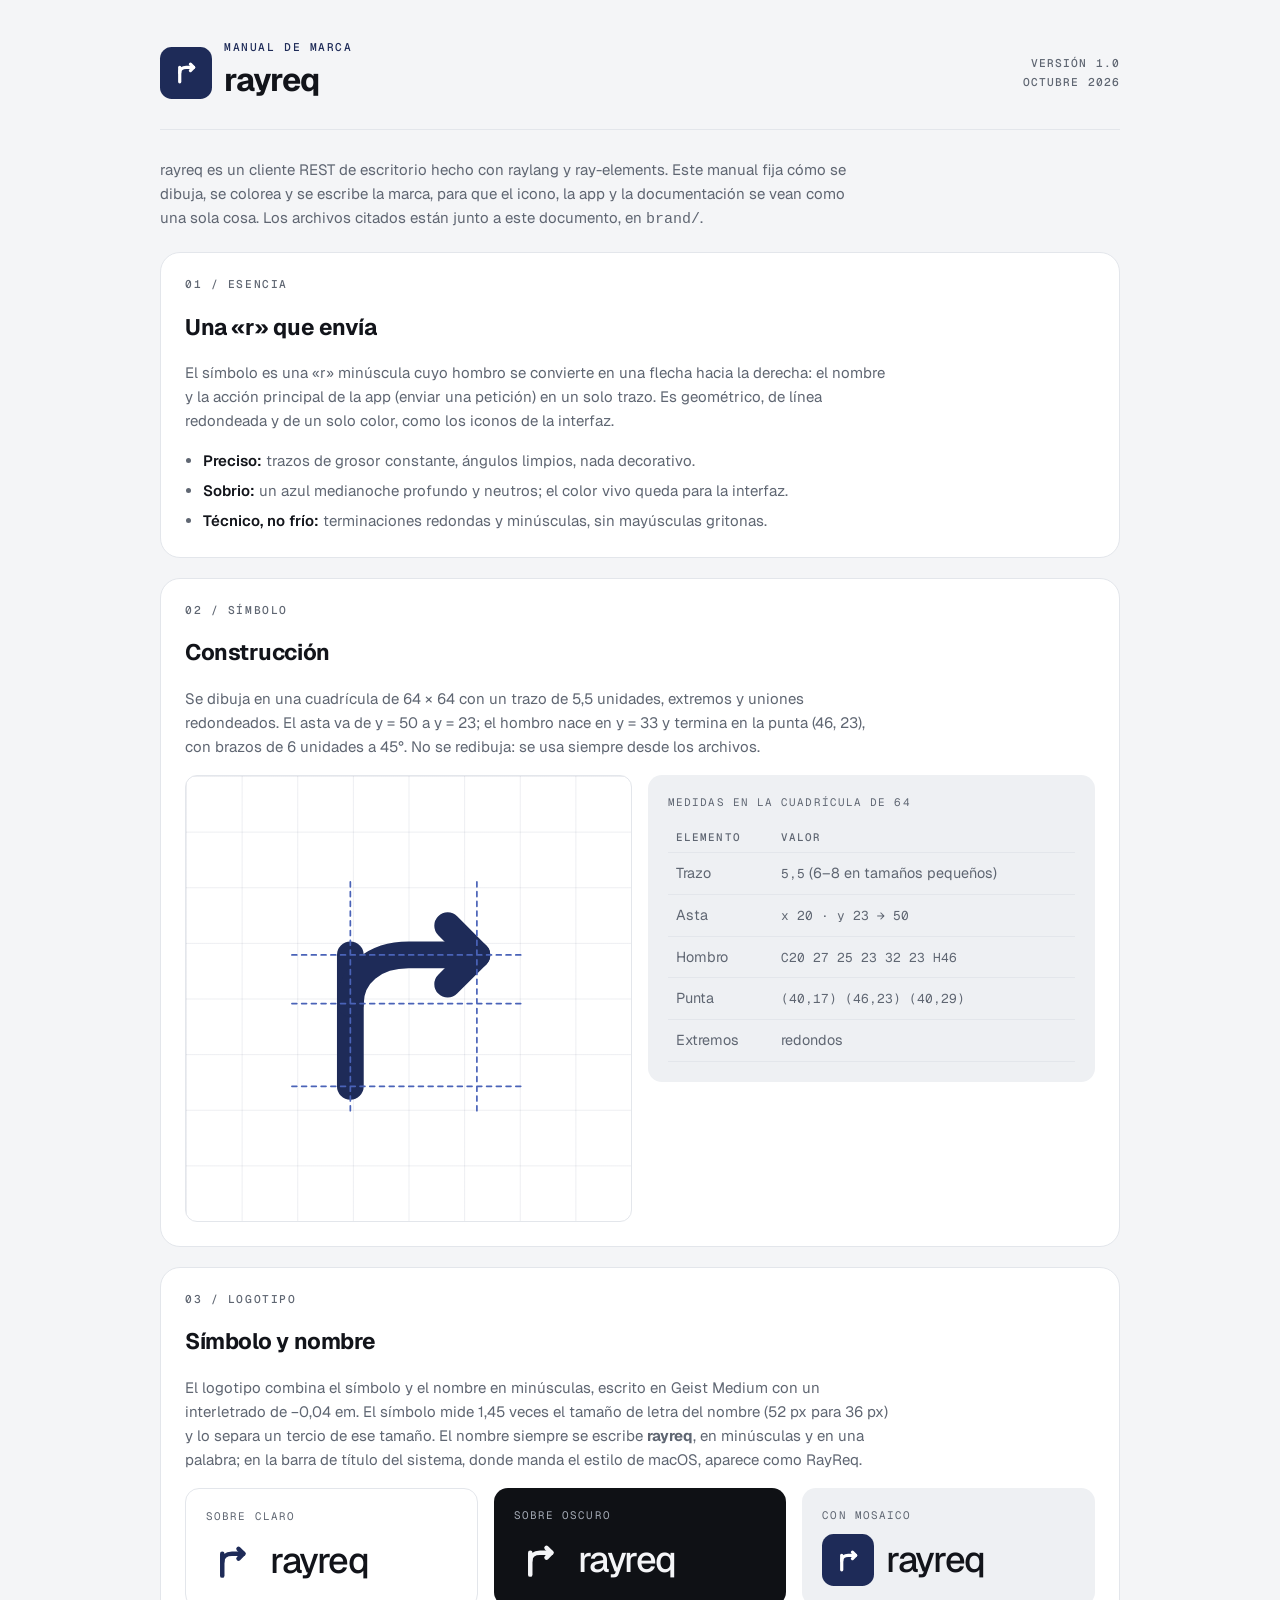
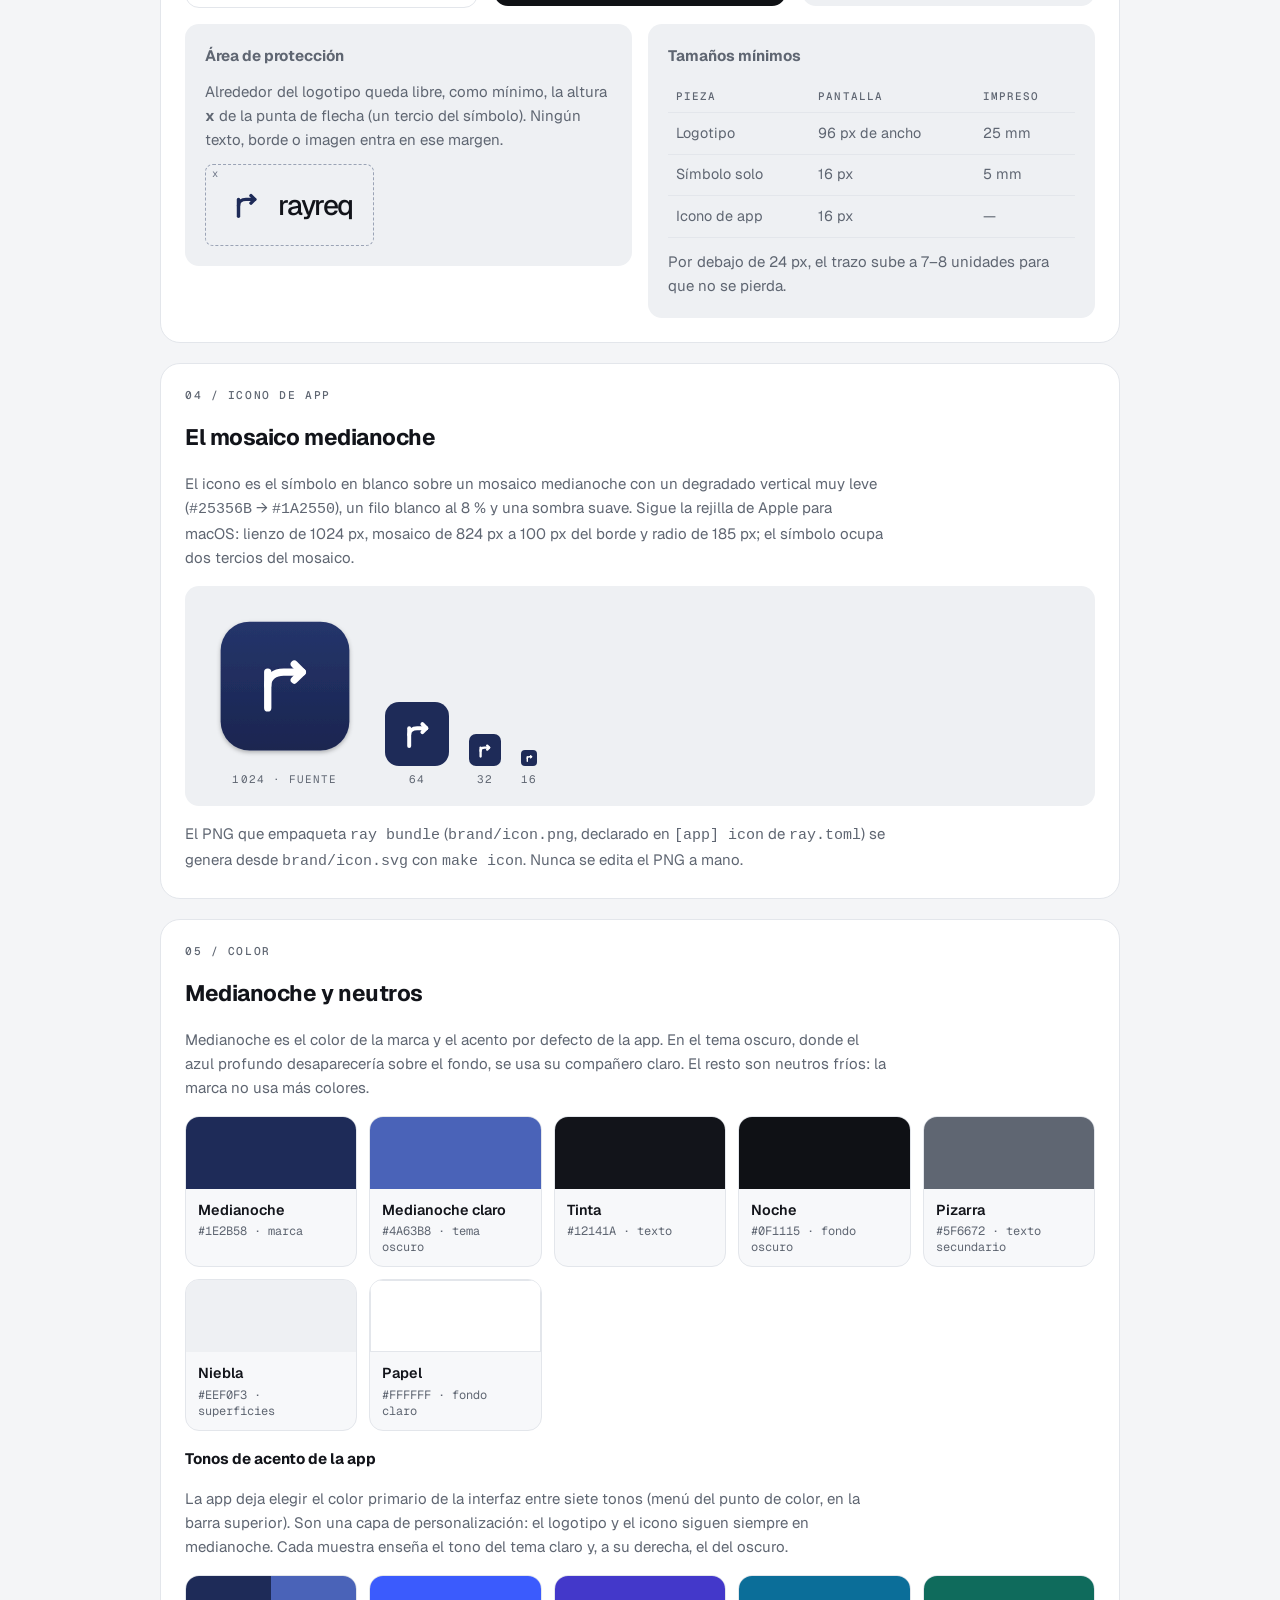
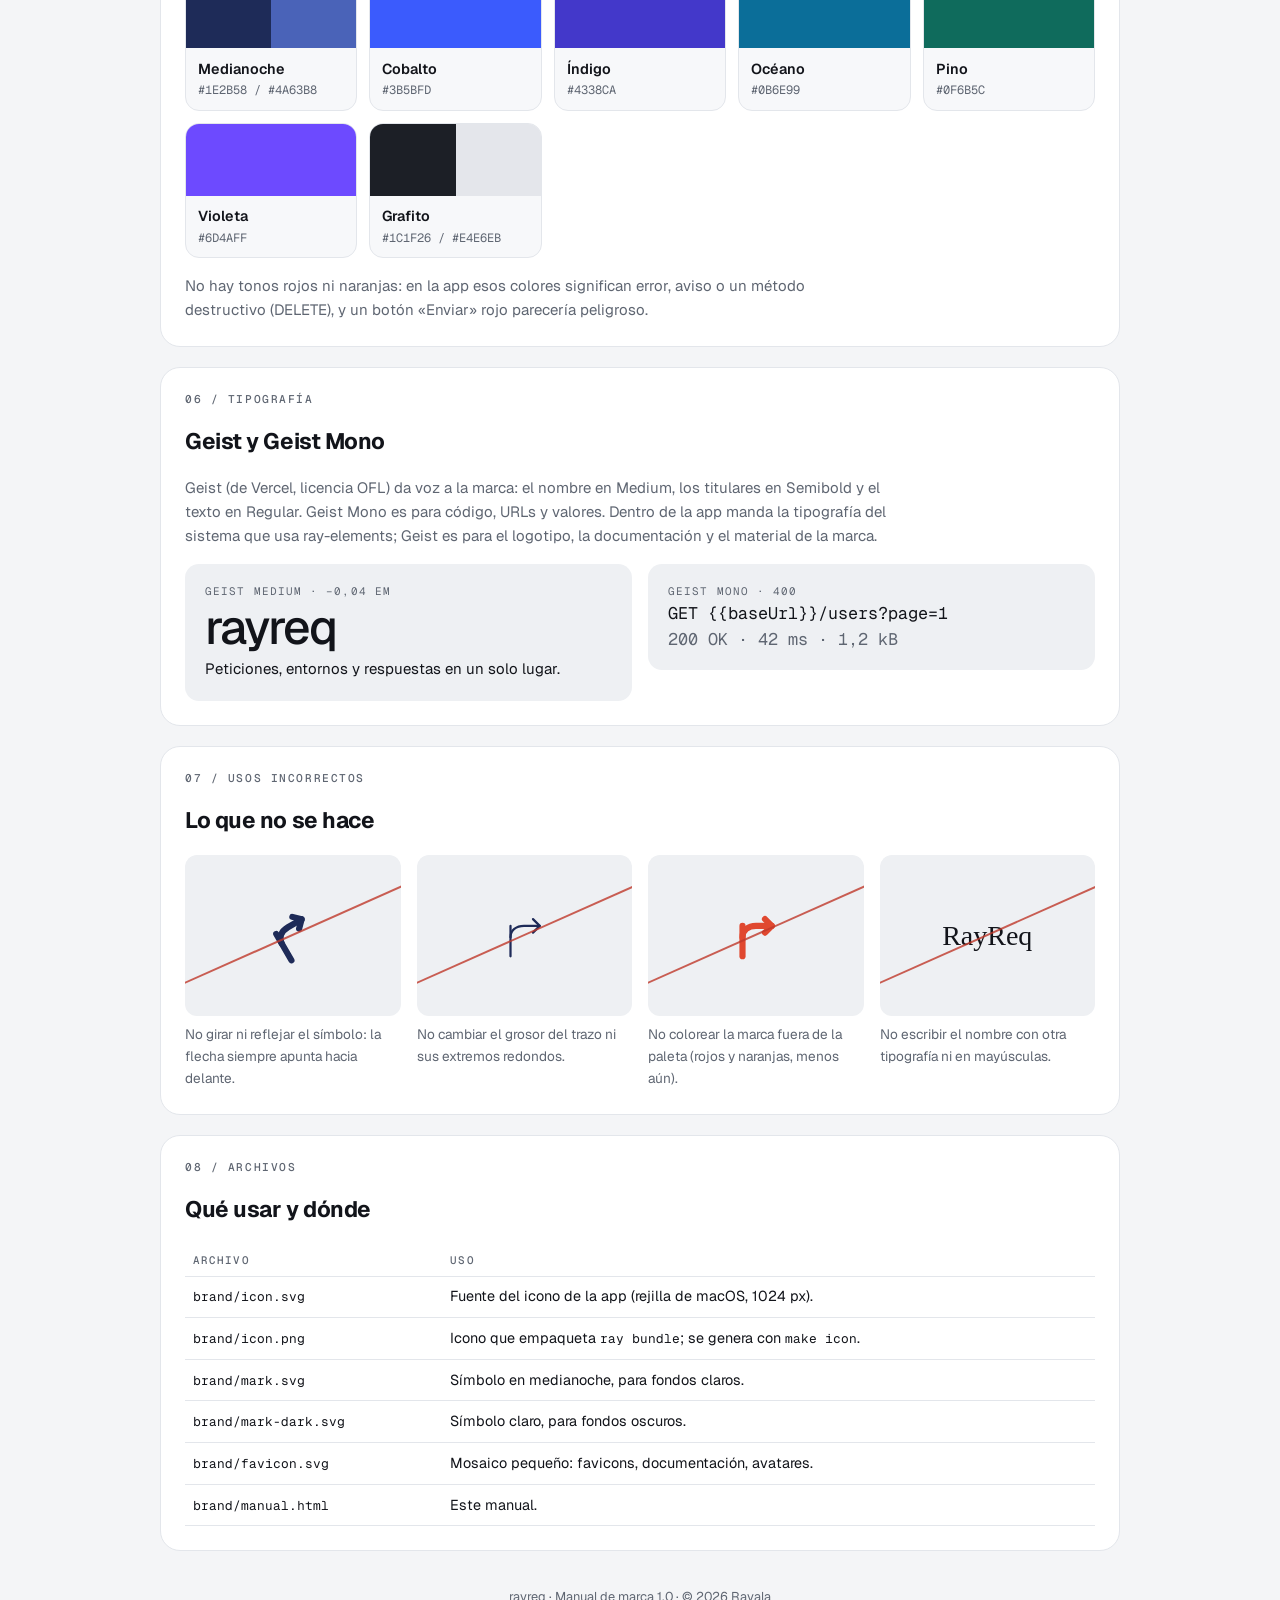
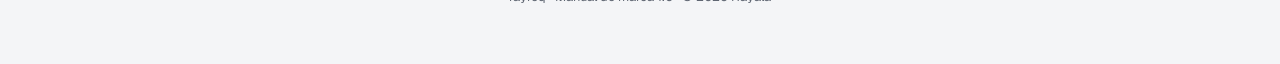
==== brand/manual.html @ 2d7050bd "Add the brand manual and the app icon brand/ holds the monogram (a lowercase r whose shoulder become" ====
<!doctype html>
<html lang="es">
<head>
<meta charset="utf-8">
<meta name="viewport" content="width=device-width, initial-scale=1">
<title>Manual de marca rayreq</title>
<link rel="icon" href="favicon.svg" type="image/svg+xml">
<link rel="preconnect" href="https://fonts.googleapis.com">
<link href="https://fonts.googleapis.com/css2?family=Geist:wght@400;500;600&family=Geist+Mono:wght@400;500&display=swap" rel="stylesheet">
<style>
/* Una hoja de especímenes en una columna: secciones numeradas «NN / TEMA», claro y oscuro. */
:root {
  --midnight: #1E2B58; --midnight-dark: #4A63B8; --ink: #12141A; --night: #0F1115; --paper: #FFFFFF; --mist: #EEF0F3; --slate: #5F6672;
  --bg: #F4F5F7; --surface: #FFFFFF; --panel: #F7F8FA; --fg: #12141A; --muted: #5F6672; --line: #E3E6EB; --accent: #1E2B58;
  --sans: Geist, ui-sans-serif, system-ui, sans-serif; --mono: "Geist Mono", ui-monospace, Menlo, monospace;
  color-scheme: light;
}
@media (prefers-color-scheme: dark) { :root:not([data-theme="light"]) { --bg: #0B0D11; --surface: #13161C; --panel: #181B22; --fg: #F4F5F7; --muted: #A3A9B4; --line: #252A33; --accent: #8EA2E6; color-scheme: dark; } }
:root[data-theme="dark"] { --bg: #0B0D11; --surface: #13161C; --panel: #181B22; --fg: #F4F5F7; --muted: #A3A9B4; --line: #252A33; --accent: #8EA2E6; color-scheme: dark; }
* { box-sizing: border-box; }
body { margin: 0; background: var(--bg); color: var(--fg); font: 15px/1.6 var(--sans); padding-inline: 16px; }
.wrap { max-width: 60rem; margin: 0 auto; padding-block: 2.5rem 4rem; display: grid; gap: 1.25rem; }
.masthead { display: flex; flex-wrap: wrap; align-items: center; gap: 1rem 1.5rem; padding-bottom: 1.5rem; border-bottom: 1px solid var(--line); }
.masthead .meta { margin-left: auto; font: 500 .7rem/1.7 var(--mono); letter-spacing: .1em; text-transform: uppercase; color: var(--muted); text-align: right; }
.lock { display: flex; align-items: center; gap: .75rem; }
.wm { font: 500 2.25rem/1 var(--sans); letter-spacing: -0.04em; white-space: nowrap; }
.tile { display: grid; place-items: center; background: var(--midnight); border-radius: 22.5%; flex: none; }
.tile svg { width: 66%; height: 66%; }
.intro p { margin: .5rem 0 0; max-width: 44rem; color: var(--muted); }
section.sheet { background: var(--surface); border: 1px solid var(--line); border-radius: 1.25rem; padding: 1.5rem; display: grid; gap: 1rem; }
.eyebrow { margin: 0; font: 500 .7rem var(--mono); letter-spacing: .14em; text-transform: uppercase; color: var(--accent); }
h1 { margin: 0; font-size: 2rem; letter-spacing: -0.03em; }
h2 { margin: .15rem 0 0; font-size: 1.4rem; letter-spacing: -0.02em; text-wrap: balance; }
h3 { margin: 0; font-size: .95rem; }
section.sheet > p, .note { margin: 0; max-width: 44rem; color: var(--muted); }
.cols { display: grid; grid-template-columns: repeat(auto-fit, minmax(15rem, 1fr)); gap: 1rem; align-items: start; }
.cols > * { min-width: 0; }
.panel { border-radius: .875rem; padding: 1.25rem; display: grid; gap: .75rem; }
.panel.light { background: var(--paper); color: var(--slate); border: 1px solid #E3E6EB; }
.panel.mist { background: var(--mist); color: var(--slate); }
.panel.dark { background: var(--night); color: #A3A9B4; }
.panel.light .wm, .panel.mist .wm { color: var(--ink); }
.panel.dark .wm { color: #F4F5F7; }
.label { font: .68rem var(--mono); letter-spacing: .1em; text-transform: uppercase; }
.row { display: flex; flex-wrap: wrap; align-items: flex-end; gap: 1.25rem; }
.stack { display: grid; gap: .35rem; justify-items: center; }
figure { margin: 0; }
ul.rules { margin: 0; padding-left: 1.1rem; color: var(--muted); display: grid; gap: .35rem; max-width: 44rem; }
ul.rules b { color: var(--fg); font-weight: 600; }
.swatches { display: grid; grid-template-columns: repeat(auto-fill, minmax(10.5rem, 1fr)); gap: .75rem; }
.swatch { border: 1px solid var(--line); border-radius: .875rem; overflow: hidden; background: var(--panel); }
.swatch .chip { height: 4.5rem; display: flex; }
.swatch .chip span { flex: 1; }
.swatch .info { padding: .6rem .75rem .7rem; display: grid; gap: .1rem; }
.swatch .info b { font-size: .9rem; font-weight: 600; }
.swatch .info code { font: .75rem var(--mono); color: var(--muted); }
.grid-demo { background-image: linear-gradient(to right, rgb(30 43 88 / .08) 1px, transparent 1px), linear-gradient(to bottom, rgb(30 43 88 / .08) 1px, transparent 1px); background-size: 12.5% 12.5%; border: 1px solid #E3E6EB; border-radius: .75rem; background-color: #fff; }
.clear { position: relative; display: inline-flex; padding: 1.25rem; border: 1px dashed #9AA3B5; border-radius: .5rem; }
.clear::after { content: "x"; position: absolute; top: .1rem; left: .4rem; font: .65rem var(--mono); color: #6B7385; }
.type { display: grid; gap: .25rem; }
.type .big { font: 500 3rem/1.05 var(--sans); letter-spacing: -0.04em; }
.type .mono { font: 400 1.05rem var(--mono); }
.dont { display: grid; gap: .5rem; }
.dont .box { aspect-ratio: 4 / 3; display: grid; place-items: center; border-radius: .75rem; background: var(--mist); position: relative; overflow: hidden; }
.dont .box::after { content: ""; position: absolute; inset: auto -10% 50% -10%; height: 2px; background: #C0392B; transform: rotate(-24deg); opacity: .8; }
.dont p { margin: 0; font-size: .85rem; color: var(--muted); }
table { width: 100%; border-collapse: collapse; font-size: .9rem; }
th, td { text-align: left; padding: .55rem .5rem; border-bottom: 1px solid var(--line); vertical-align: top; }
th { font: 500 .68rem var(--mono); letter-spacing: .1em; text-transform: uppercase; color: var(--muted); }
td code { font: .8rem var(--mono); }
.scroll { overflow-x: auto; }
footer { color: var(--muted); font-size: .8rem; text-align: center; padding-top: 1rem; }
</style>
</head>
<body>
<div class="wrap">

<header class="masthead">
  <div class="lock">
    <span class="tile" style="width: 3.25rem; height: 3.25rem"><svg viewBox="0 0 64 64" fill="none" stroke="#fff" stroke-width="6" stroke-linecap="round" stroke-linejoin="round" aria-hidden="true"><path d="M20 50V23"/><path d="M20 33C20 27 25 23 32 23H46"/><path d="M40 17L46 23L40 29"/></svg></span>
    <div>
      <p class="eyebrow">Manual de marca</p>
      <h1>rayreq</h1>
    </div>
  </div>
  <div class="meta">Versión 1.0<br>Octubre 2026</div>
</header>

<div class="intro">
  <p>rayreq es un cliente REST de escritorio hecho con raylang y ray-elements. Este manual fija cómo se dibuja, se colorea y se escribe la marca, para que el icono, la app y la documentación se vean como una sola cosa. Los archivos citados están junto a este documento, en <code>brand/</code>.</p>
</div>

<section class="sheet" id="esencia">
  <p class="eyebrow">01 / Esencia</p>
  <h2>Una «r» que envía</h2>
  <p>El símbolo es una «r» minúscula cuyo hombro se convierte en una flecha hacia la derecha: el nombre y la acción principal de la app (enviar una petición) en un solo trazo. Es geométrico, de línea redondeada y de un solo color, como los iconos de la interfaz.</p>
  <ul class="rules">
    <li><b>Preciso:</b> trazos de grosor constante, ángulos limpios, nada decorativo.</li>
    <li><b>Sobrio:</b> un azul medianoche profundo y neutros; el color vivo queda para la interfaz.</li>
    <li><b>Técnico, no frío:</b> terminaciones redondas y minúsculas, sin mayúsculas gritonas.</li>
  </ul>
</section>

<section class="sheet" id="simbolo">
  <p class="eyebrow">02 / Símbolo</p>
  <h2>Construcción</h2>
  <p>Se dibuja en una cuadrícula de 64 × 64 con un trazo de 5,5 unidades, extremos y uniones redondeados. El asta va de y = 50 a y = 23; el hombro nace en y = 33 y termina en la punta (46, 23), con brazos de 6 unidades a 45°. No se redibuja: se usa siempre desde los archivos.</p>
  <div class="cols">
    <figure class="grid-demo" style="aspect-ratio: 1; display: grid; place-items: center">
      <svg viewBox="0 0 64 64" width="70%" height="70%" fill="none" stroke="#1E2B58" stroke-width="5.5" stroke-linecap="round" stroke-linejoin="round" role="img" aria-label="Símbolo de rayreq sobre su cuadrícula"><path d="M20 50V23"/><path d="M20 33C20 27 25 23 32 23H46"/><path d="M40 17L46 23L40 29"/><g stroke="#4A63B8" stroke-width=".35" stroke-dasharray="1 1"><path d="M8 23H56M8 33H56M8 50H56M20 8V56M46 8V56"/></g></svg>
    </figure>
    <div class="panel mist">
      <span class="label">Medidas en la cuadrícula de 64</span>
      <table>
        <tr><th>Elemento</th><th>Valor</th></tr>
        <tr><td>Trazo</td><td><code>5,5</code> (6–8 en tamaños pequeños)</td></tr>
        <tr><td>Asta</td><td><code>x 20 · y 23 → 50</code></td></tr>
        <tr><td>Hombro</td><td><code>C20 27 25 23 32 23 H46</code></td></tr>
        <tr><td>Punta</td><td><code>(40,17) (46,23) (40,29)</code></td></tr>
        <tr><td>Extremos</td><td>redondos</td></tr>
      </table>
    </div>
  </div>
</section>

<section class="sheet" id="logotipo">
  <p class="eyebrow">03 / Logotipo</p>
  <h2>Símbolo y nombre</h2>
  <p>El logotipo combina el símbolo y el nombre en minúsculas, escrito en Geist Medium con un interletrado de −0,04 em. El símbolo mide 1,45 veces el tamaño de letra del nombre (52 px para 36 px) y lo separa un tercio de ese tamaño. El nombre siempre se escribe <b>rayreq</b>, en minúsculas y en una palabra; en la barra de título del sistema, donde manda el estilo de macOS, aparece como RayReq.</p>
  <div class="cols">
    <div class="panel light">
      <span class="label">Sobre claro</span>
      <div class="lock"><svg viewBox="0 0 64 64" width="52" height="52" fill="none" stroke="#1E2B58" stroke-width="5.5" stroke-linecap="round" stroke-linejoin="round" aria-hidden="true"><path d="M20 50V23"/><path d="M20 33C20 27 25 23 32 23H46"/><path d="M40 17L46 23L40 29"/></svg><span class="wm">rayreq</span></div>
    </div>
    <div class="panel dark">
      <span class="label">Sobre oscuro</span>
      <div class="lock"><svg viewBox="0 0 64 64" width="52" height="52" fill="none" stroke="#F4F5F7" stroke-width="5.5" stroke-linecap="round" stroke-linejoin="round" aria-hidden="true"><path d="M20 50V23"/><path d="M20 33C20 27 25 23 32 23H46"/><path d="M40 17L46 23L40 29"/></svg><span class="wm">rayreq</span></div>
    </div>
    <div class="panel mist">
      <span class="label">Con mosaico</span>
      <div class="lock"><span class="tile" style="width: 52px; height: 52px"><svg viewBox="0 0 64 64" fill="none" stroke="#fff" stroke-width="6" stroke-linecap="round" stroke-linejoin="round" aria-hidden="true"><path d="M20 50V23"/><path d="M20 33C20 27 25 23 32 23H46"/><path d="M40 17L46 23L40 29"/></svg></span><span class="wm">rayreq</span></div>
    </div>
  </div>
  <div class="cols">
    <div class="panel mist">
      <h3>Área de protección</h3>
      <p class="note">Alrededor del logotipo queda libre, como mínimo, la altura <b>x</b> de la punta de flecha (un tercio del símbolo). Ningún texto, borde o imagen entra en ese margen.</p>
      <div><span class="clear"><span class="lock"><svg viewBox="0 0 64 64" width="40" height="40" fill="none" stroke="#1E2B58" stroke-width="5.5" stroke-linecap="round" stroke-linejoin="round" aria-hidden="true"><path d="M20 50V23"/><path d="M20 33C20 27 25 23 32 23H46"/><path d="M40 17L46 23L40 29"/></svg><span class="wm" style="font-size: 1.75rem; color: #12141A">rayreq</span></span></span></div>
    </div>
    <div class="panel mist">
      <h3>Tamaños mínimos</h3>
      <table>
        <tr><th>Pieza</th><th>Pantalla</th><th>Impreso</th></tr>
        <tr><td>Logotipo</td><td>96 px de ancho</td><td>25 mm</td></tr>
        <tr><td>Símbolo solo</td><td>16 px</td><td>5 mm</td></tr>
        <tr><td>Icono de app</td><td>16 px</td><td>—</td></tr>
      </table>
      <p class="note">Por debajo de 24 px, el trazo sube a 7–8 unidades para que no se pierda.</p>
    </div>
  </div>
</section>

<section class="sheet" id="icono">
  <p class="eyebrow">04 / Icono de app</p>
  <h2>El mosaico medianoche</h2>
  <p>El icono es el símbolo en blanco sobre un mosaico medianoche con un degradado vertical muy leve (<code>#25356B</code> → <code>#1A2550</code>), un filo blanco al 8 % y una sombra suave. Sigue la rejilla de Apple para macOS: lienzo de 1024 px, mosaico de 824 px a 100 px del borde y radio de 185 px; el símbolo ocupa dos tercios del mosaico.</p>
  <div class="panel mist">
    <div class="row">
      <figure class="stack"><img src="icon.svg" width="160" height="160" alt="Icono de rayreq"><span class="label">1024 · fuente</span></figure>
      <figure class="stack"><span class="tile" style="width: 64px; height: 64px; border-radius: 14px"><svg viewBox="0 0 64 64" fill="none" stroke="#fff" stroke-width="6" stroke-linecap="round" stroke-linejoin="round" aria-hidden="true"><path d="M20 50V23"/><path d="M20 33C20 27 25 23 32 23H46"/><path d="M40 17L46 23L40 29"/></svg></span><span class="label">64</span></figure>
      <figure class="stack"><span class="tile" style="width: 32px; height: 32px; border-radius: 7px"><svg viewBox="0 0 64 64" fill="none" stroke="#fff" stroke-width="7" stroke-linecap="round" stroke-linejoin="round" aria-hidden="true"><path d="M20 50V23"/><path d="M20 33C20 27 25 23 32 23H46"/><path d="M40 17L46 23L40 29"/></svg></span><span class="label">32</span></figure>
      <figure class="stack"><span class="tile" style="width: 16px; height: 16px; border-radius: 4px"><svg viewBox="0 0 64 64" fill="none" stroke="#fff" stroke-width="8.5" stroke-linecap="round" stroke-linejoin="round" aria-hidden="true"><path d="M20 50V23"/><path d="M20 33C20 27 25 23 32 23H46"/><path d="M40 17L46 23L40 29"/></svg></span><span class="label">16</span></figure>
    </div>
  </div>
  <p class="note">El PNG que empaqueta <code>ray bundle</code> (<code>brand/icon.png</code>, declarado en <code>[app] icon</code> de <code>ray.toml</code>) se genera desde <code>brand/icon.svg</code> con <code>make icon</code>. Nunca se edita el PNG a mano.</p>
</section>

<section class="sheet" id="color">
  <p class="eyebrow">05 / Color</p>
  <h2>Medianoche y neutros</h2>
  <p>Medianoche es el color de la marca y el acento por defecto de la app. En el tema oscuro, donde el azul profundo desaparecería sobre el fondo, se usa su compañero claro. El resto son neutros fríos: la marca no usa más colores.</p>
  <div class="swatches">
    <div class="swatch"><div class="chip"><span style="background: #1E2B58"></span></div><div class="info"><b>Medianoche</b><code>#1E2B58 · marca</code></div></div>
    <div class="swatch"><div class="chip"><span style="background: #4A63B8"></span></div><div class="info"><b>Medianoche claro</b><code>#4A63B8 · tema oscuro</code></div></div>
    <div class="swatch"><div class="chip"><span style="background: #12141A"></span></div><div class="info"><b>Tinta</b><code>#12141A · texto</code></div></div>
    <div class="swatch"><div class="chip"><span style="background: #0F1115"></span></div><div class="info"><b>Noche</b><code>#0F1115 · fondo oscuro</code></div></div>
    <div class="swatch"><div class="chip"><span style="background: #5F6672"></span></div><div class="info"><b>Pizarra</b><code>#5F6672 · texto secundario</code></div></div>
    <div class="swatch"><div class="chip"><span style="background: #EEF0F3"></span></div><div class="info"><b>Niebla</b><code>#EEF0F3 · superficies</code></div></div>
    <div class="swatch"><div class="chip"><span style="background: #FFFFFF; box-shadow: inset 0 0 0 1px #E3E6EB"></span></div><div class="info"><b>Papel</b><code>#FFFFFF · fondo claro</code></div></div>
  </div>
  <h3>Tonos de acento de la app</h3>
  <p class="note">La app deja elegir el color primario de la interfaz entre siete tonos (menú del punto de color, en la barra superior). Son una capa de personalización: el logotipo y el icono siguen siempre en medianoche. Cada muestra enseña el tono del tema claro y, a su derecha, el del oscuro.</p>
  <div class="swatches">
    <div class="swatch"><div class="chip"><span style="background: #1E2B58"></span><span style="background: #4A63B8"></span></div><div class="info"><b>Medianoche</b><code>#1E2B58 / #4A63B8</code></div></div>
    <div class="swatch"><div class="chip"><span style="background: #3B5BFD"></span></div><div class="info"><b>Cobalto</b><code>#3B5BFD</code></div></div>
    <div class="swatch"><div class="chip"><span style="background: #4338CA"></span></div><div class="info"><b>Índigo</b><code>#4338CA</code></div></div>
    <div class="swatch"><div class="chip"><span style="background: #0B6E99"></span></div><div class="info"><b>Océano</b><code>#0B6E99</code></div></div>
    <div class="swatch"><div class="chip"><span style="background: #0F6B5C"></span></div><div class="info"><b>Pino</b><code>#0F6B5C</code></div></div>
    <div class="swatch"><div class="chip"><span style="background: #6D4AFF"></span></div><div class="info"><b>Violeta</b><code>#6D4AFF</code></div></div>
    <div class="swatch"><div class="chip"><span style="background: #1C1F26"></span><span style="background: #E4E6EB"></span></div><div class="info"><b>Grafito</b><code>#1C1F26 / #E4E6EB</code></div></div>
  </div>
  <p class="note">No hay tonos rojos ni naranjas: en la app esos colores significan error, aviso o un método destructivo (DELETE), y un botón «Enviar» rojo parecería peligroso.</p>
</section>

<section class="sheet" id="tipografia">
  <p class="eyebrow">06 / Tipografía</p>
  <h2>Geist y Geist Mono</h2>
  <p>Geist (de Vercel, licencia OFL) da voz a la marca: el nombre en Medium, los titulares en Semibold y el texto en Regular. Geist Mono es para código, URLs y valores. Dentro de la app manda la tipografía del sistema que usa ray-elements; Geist es para el logotipo, la documentación y el material de la marca.</p>
  <div class="cols">
    <div class="panel mist type">
      <span class="label">Geist Medium · −0,04 em</span>
      <span class="big" style="color: #12141A">rayreq</span>
      <span style="color: #12141A">Peticiones, entornos y respuestas en un solo lugar.</span>
    </div>
    <div class="panel mist type">
      <span class="label">Geist Mono · 400</span>
      <span class="mono" style="color: #12141A">GET {{baseUrl}}/users?page=1</span>
      <span class="mono" style="color: #5F6672">200 OK · 42 ms · 1,2 kB</span>
    </div>
  </div>
</section>

<section class="sheet" id="usos">
  <p class="eyebrow">07 / Usos incorrectos</p>
  <h2>Lo que no se hace</h2>
  <div class="cols" style="grid-template-columns: repeat(auto-fit, minmax(11rem, 1fr))">
    <div class="dont"><div class="box"><svg viewBox="0 0 64 64" width="72" height="72" fill="none" stroke="#1E2B58" stroke-width="5.5" stroke-linecap="round" stroke-linejoin="round" style="transform: rotate(-30deg)" aria-hidden="true"><path d="M20 50V23"/><path d="M20 33C20 27 25 23 32 23H46"/><path d="M40 17L46 23L40 29"/></svg></div><p>No girar ni reflejar el símbolo: la flecha siempre apunta hacia delante.</p></div>
    <div class="dont"><div class="box"><svg viewBox="0 0 64 64" width="72" height="72" fill="none" stroke="#1E2B58" stroke-width="2" stroke-linecap="round" stroke-linejoin="round" aria-hidden="true"><path d="M20 50V23"/><path d="M20 33C20 27 25 23 32 23H46"/><path d="M40 17L46 23L40 29"/></svg></div><p>No cambiar el grosor del trazo ni sus extremos redondos.</p></div>
    <div class="dont"><div class="box"><svg viewBox="0 0 64 64" width="72" height="72" fill="none" stroke="#E0482F" stroke-width="5.5" stroke-linecap="round" stroke-linejoin="round" aria-hidden="true"><path d="M20 50V23"/><path d="M20 33C20 27 25 23 32 23H46"/><path d="M40 17L46 23L40 29"/></svg></div><p>No colorear la marca fuera de la paleta (rojos y naranjas, menos aún).</p></div>
    <div class="dont"><div class="box"><span class="wm" style="font-size: 1.75rem; font-family: Georgia, serif; letter-spacing: 0; color: #12141A">RayReq</span></div><p>No escribir el nombre con otra tipografía ni en mayúsculas.</p></div>
  </div>
</section>

<section class="sheet" id="archivos">
  <p class="eyebrow">08 / Archivos</p>
  <h2>Qué usar y dónde</h2>
  <div class="scroll">
    <table>
      <tr><th>Archivo</th><th>Uso</th></tr>
      <tr><td><code>brand/icon.svg</code></td><td>Fuente del icono de la app (rejilla de macOS, 1024 px).</td></tr>
      <tr><td><code>brand/icon.png</code></td><td>Icono que empaqueta <code>ray bundle</code>; se genera con <code>make icon</code>.</td></tr>
      <tr><td><code>brand/mark.svg</code></td><td>Símbolo en medianoche, para fondos claros.</td></tr>
      <tr><td><code>brand/mark-dark.svg</code></td><td>Símbolo claro, para fondos oscuros.</td></tr>
      <tr><td><code>brand/favicon.svg</code></td><td>Mosaico pequeño: favicons, documentación, avatares.</td></tr>
      <tr><td><code>brand/manual.html</code></td><td>Este manual.</td></tr>
    </table>
  </div>
</section>

<footer>rayreq · Manual de marca 1.0 · © 2026 Rayala</footer>
</div>
</body>
</html>
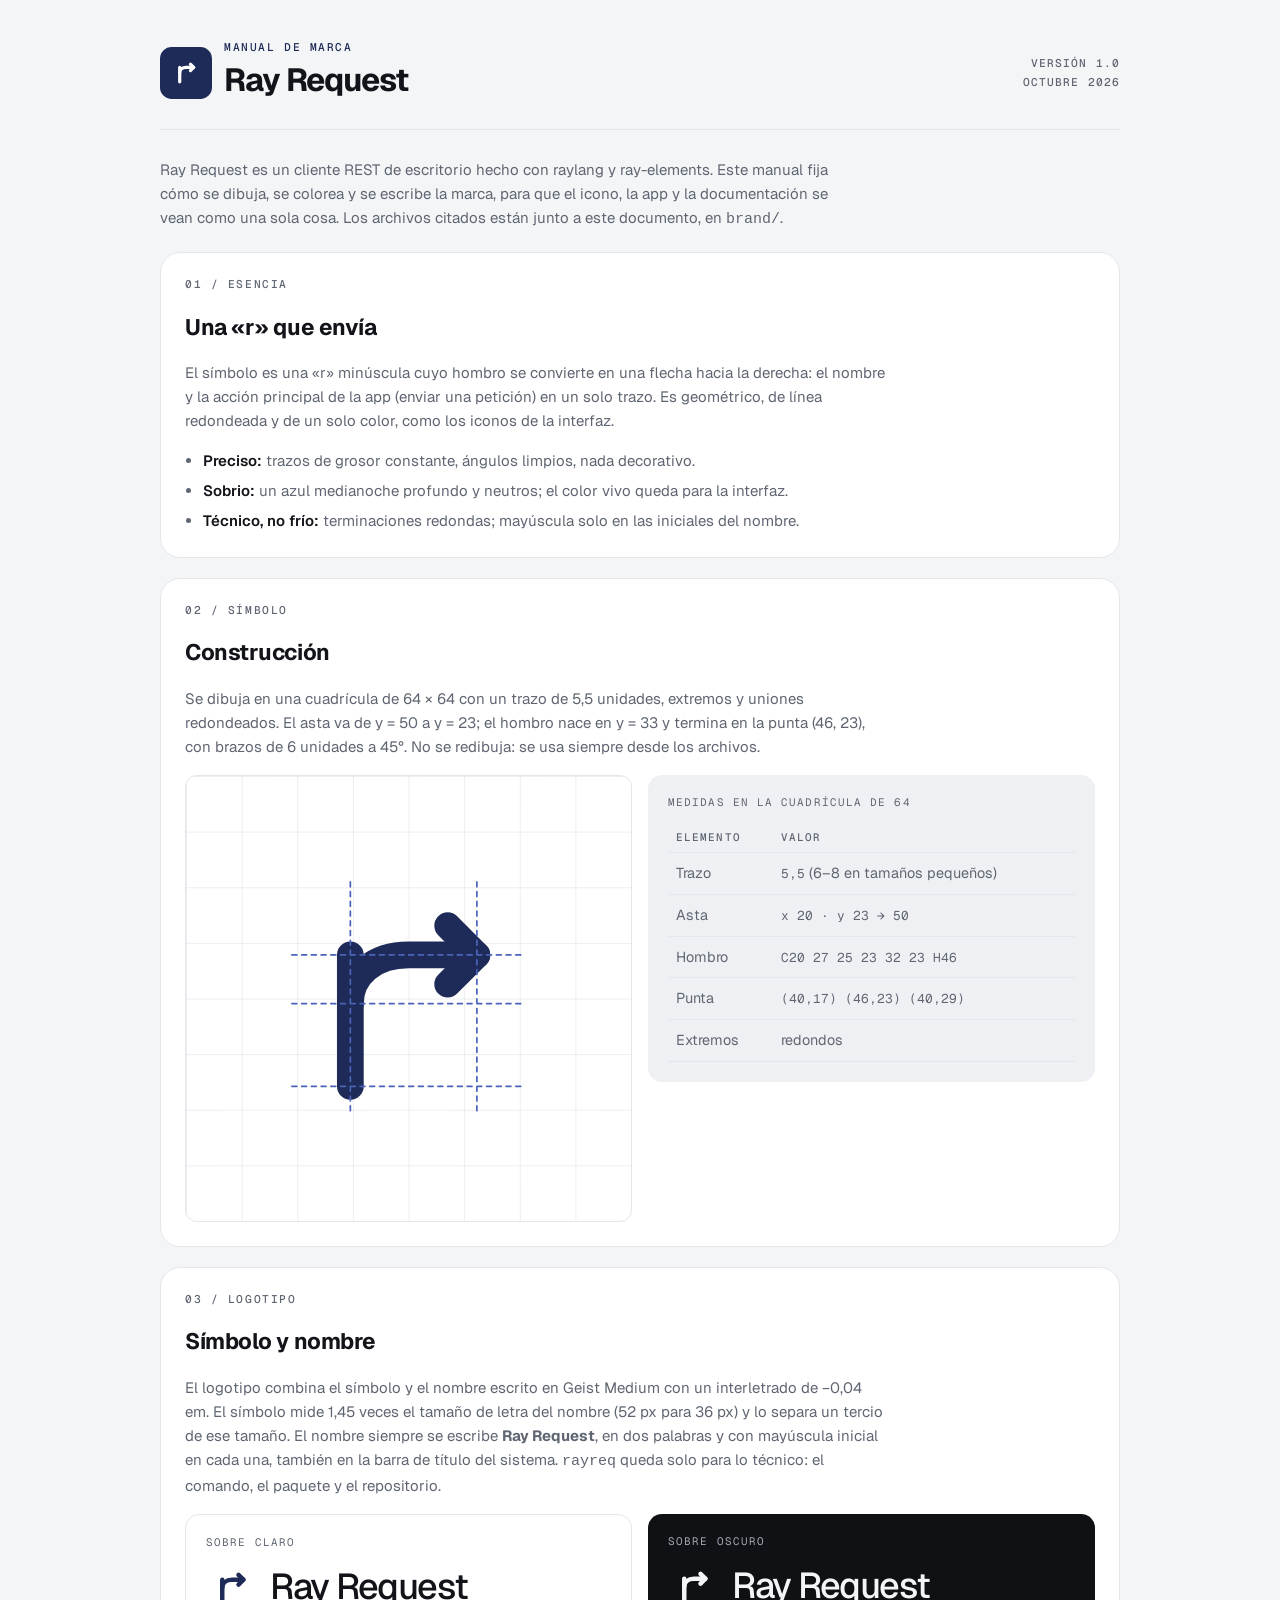
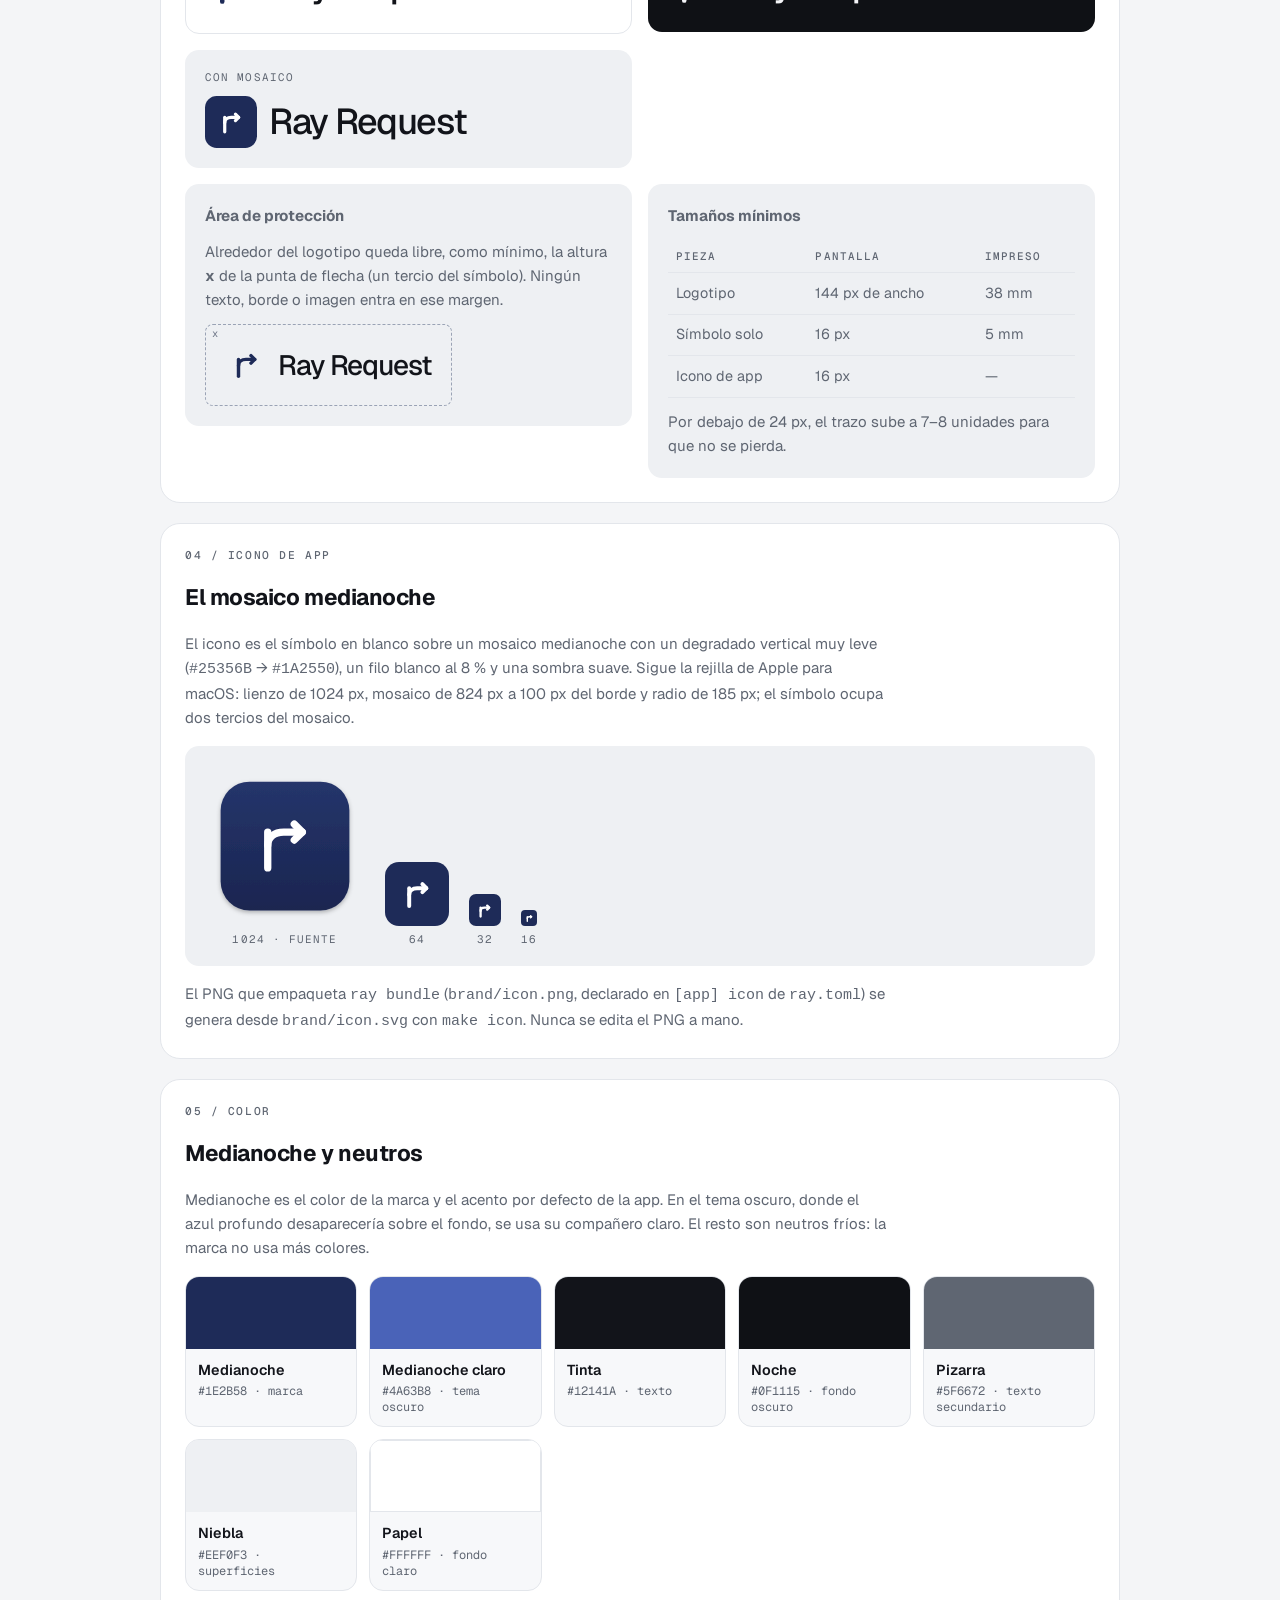
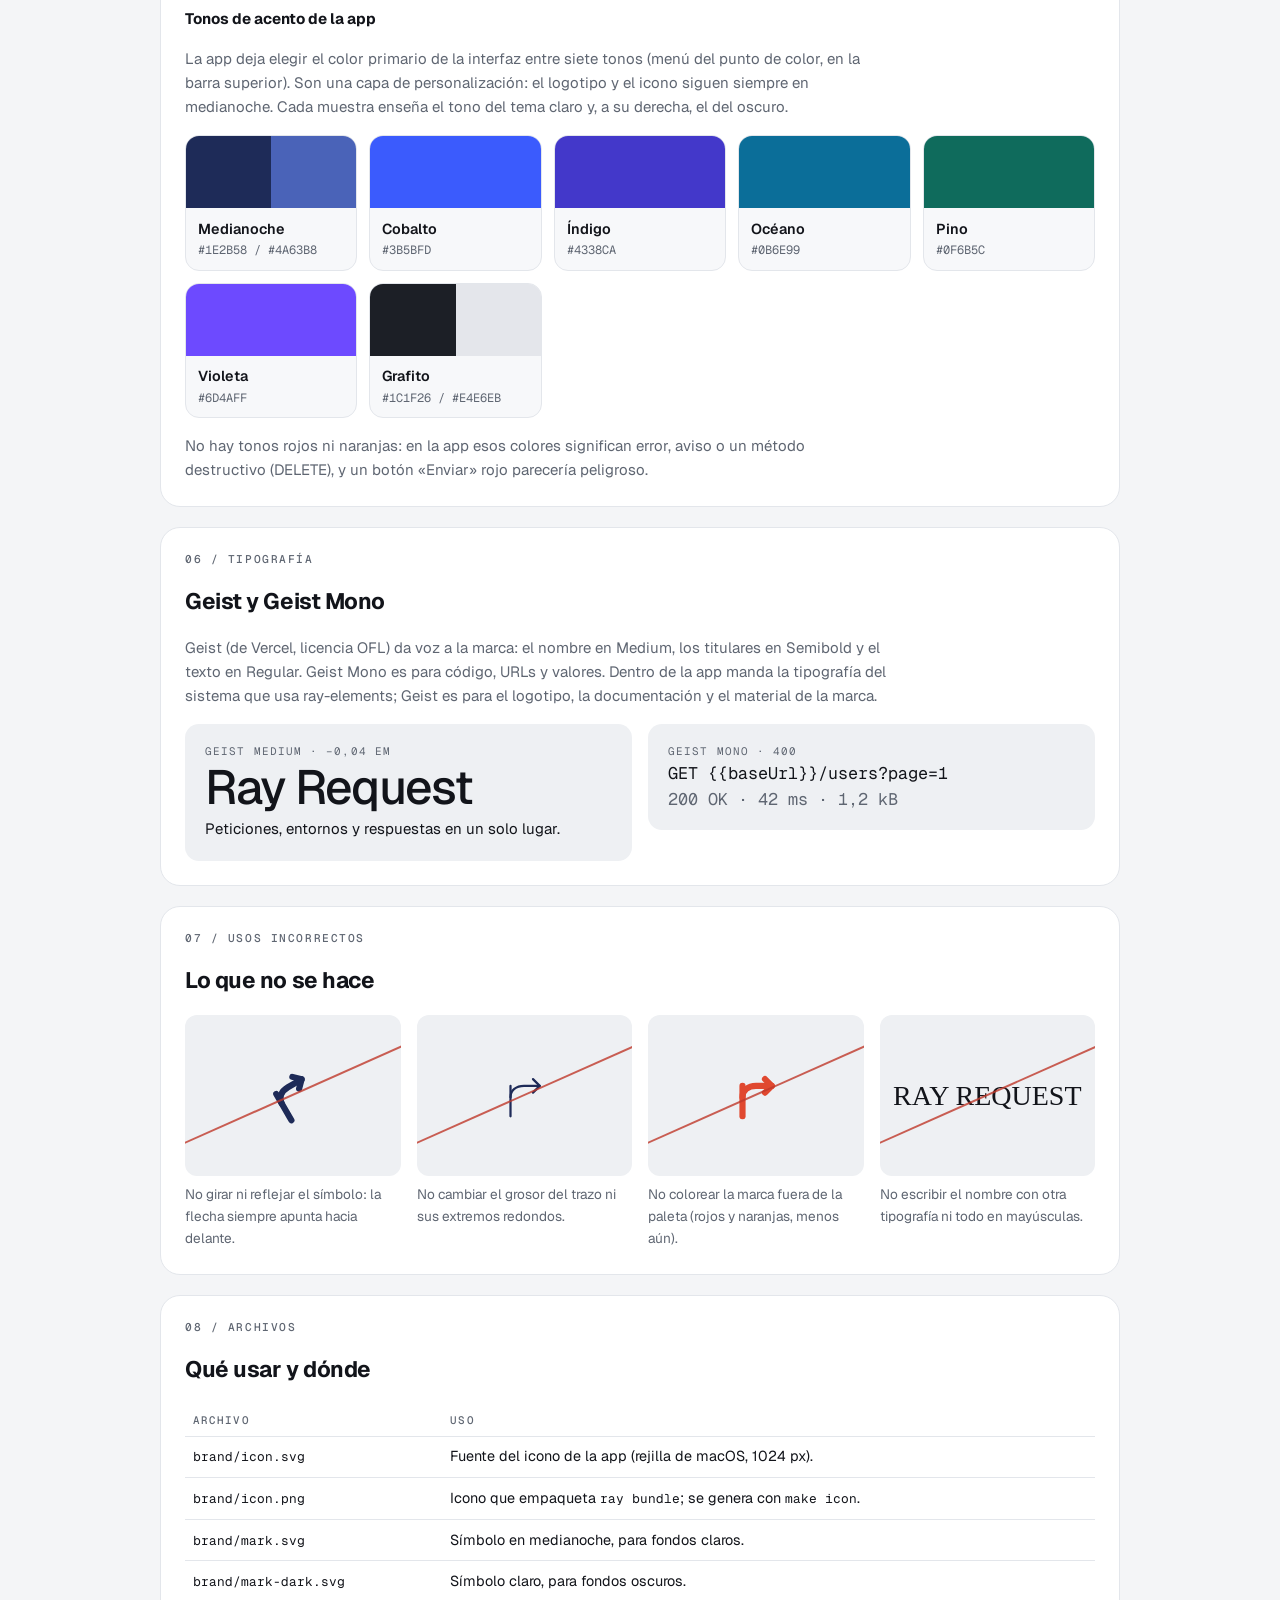
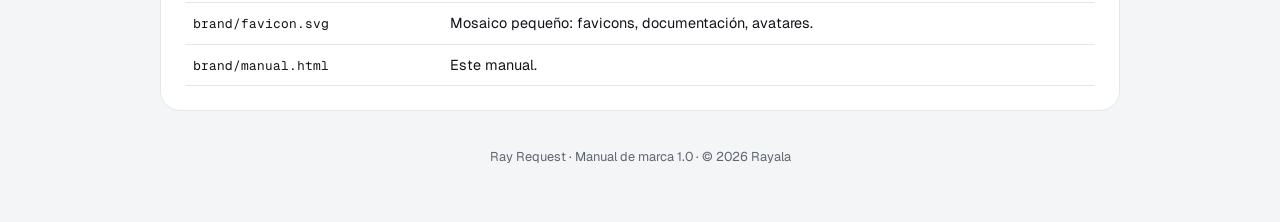
==== commit f21128ad: "The app is called Ray Request What people read says Ray Request: the .app bundle and the menu bar (d" ====
--- a/brand/manual.html
+++ b/brand/manual.html
@@ -3,7 +3,7 @@
 <head>
 <meta charset="utf-8">
 <meta name="viewport" content="width=device-width, initial-scale=1">
-<title>Manual de marca rayreq</title>
+<title>Manual de marca Ray Request</title>
 <link rel="icon" href="favicon.svg" type="image/svg+xml">
 <link rel="preconnect" href="https://fonts.googleapis.com">
 <link href="https://fonts.googleapis.com/css2?family=Geist:wght@400;500;600&family=Geist+Mono:wght@400;500&display=swap" rel="stylesheet">
@@ -80,14 +80,14 @@
     <span class="tile" style="width: 3.25rem; height: 3.25rem"><svg viewBox="0 0 64 64" fill="none" stroke="#fff" stroke-width="6" stroke-linecap="round" stroke-linejoin="round" aria-hidden="true"><path d="M20 50V23"/><path d="M20 33C20 27 25 23 32 23H46"/><path d="M40 17L46 23L40 29"/></svg></span>
     <div>
       <p class="eyebrow">Manual de marca</p>
-      <h1>rayreq</h1>
+      <h1>Ray Request</h1>
     </div>
   </div>
   <div class="meta">Versión 1.0<br>Octubre 2026</div>
 </header>
 
 <div class="intro">
-  <p>rayreq es un cliente REST de escritorio hecho con raylang y ray-elements. Este manual fija cómo se dibuja, se colorea y se escribe la marca, para que el icono, la app y la documentación se vean como una sola cosa. Los archivos citados están junto a este documento, en <code>brand/</code>.</p>
+  <p>Ray Request es un cliente REST de escritorio hecho con raylang y ray-elements. Este manual fija cómo se dibuja, se colorea y se escribe la marca, para que el icono, la app y la documentación se vean como una sola cosa. Los archivos citados están junto a este documento, en <code>brand/</code>.</p>
 </div>
 
 <section class="sheet" id="esencia">
@@ -97,7 +97,7 @@
   <ul class="rules">
     <li><b>Preciso:</b> trazos de grosor constante, ángulos limpios, nada decorativo.</li>
     <li><b>Sobrio:</b> un azul medianoche profundo y neutros; el color vivo queda para la interfaz.</li>
-    <li><b>Técnico, no frío:</b> terminaciones redondas y minúsculas, sin mayúsculas gritonas.</li>
+    <li><b>Técnico, no frío:</b> terminaciones redondas; mayúscula solo en las iniciales del nombre.</li>
   </ul>
 </section>
 
@@ -107,7 +107,7 @@
   <p>Se dibuja en una cuadrícula de 64 × 64 con un trazo de 5,5 unidades, extremos y uniones redondeados. El asta va de y = 50 a y = 23; el hombro nace en y = 33 y termina en la punta (46, 23), con brazos de 6 unidades a 45°. No se redibuja: se usa siempre desde los archivos.</p>
   <div class="cols">
     <figure class="grid-demo" style="aspect-ratio: 1; display: grid; place-items: center">
-      <svg viewBox="0 0 64 64" width="70%" height="70%" fill="none" stroke="#1E2B58" stroke-width="5.5" stroke-linecap="round" stroke-linejoin="round" role="img" aria-label="Símbolo de rayreq sobre su cuadrícula"><path d="M20 50V23"/><path d="M20 33C20 27 25 23 32 23H46"/><path d="M40 17L46 23L40 29"/><g stroke="#4A63B8" stroke-width=".35" stroke-dasharray="1 1"><path d="M8 23H56M8 33H56M8 50H56M20 8V56M46 8V56"/></g></svg>
+      <svg viewBox="0 0 64 64" width="70%" height="70%" fill="none" stroke="#1E2B58" stroke-width="5.5" stroke-linecap="round" stroke-linejoin="round" role="img" aria-label="Símbolo de Ray Request sobre su cuadrícula"><path d="M20 50V23"/><path d="M20 33C20 27 25 23 32 23H46"/><path d="M40 17L46 23L40 29"/><g stroke="#4A63B8" stroke-width=".35" stroke-dasharray="1 1"><path d="M8 23H56M8 33H56M8 50H56M20 8V56M46 8V56"/></g></svg>
     </figure>
     <div class="panel mist">
       <span class="label">Medidas en la cuadrícula de 64</span>
@@ -126,32 +126,32 @@
 <section class="sheet" id="logotipo">
   <p class="eyebrow">03 / Logotipo</p>
   <h2>Símbolo y nombre</h2>
-  <p>El logotipo combina el símbolo y el nombre en minúsculas, escrito en Geist Medium con un interletrado de −0,04 em. El símbolo mide 1,45 veces el tamaño de letra del nombre (52 px para 36 px) y lo separa un tercio de ese tamaño. El nombre siempre se escribe <b>rayreq</b>, en minúsculas y en una palabra; en la barra de título del sistema, donde manda el estilo de macOS, aparece como RayReq.</p>
-  <div class="cols">
+  <p>El logotipo combina el símbolo y el nombre escrito en Geist Medium con un interletrado de −0,04 em. El símbolo mide 1,45 veces el tamaño de letra del nombre (52 px para 36 px) y lo separa un tercio de ese tamaño. El nombre siempre se escribe <b>Ray Request</b>, en dos palabras y con mayúscula inicial en cada una, también en la barra de título del sistema. <code>rayreq</code> queda solo para lo técnico: el comando, el paquete y el repositorio.</p>
+  <div class="cols" style="grid-template-columns: repeat(auto-fit, minmax(min(19rem, 100%), 1fr))">
     <div class="panel light">
       <span class="label">Sobre claro</span>
-      <div class="lock"><svg viewBox="0 0 64 64" width="52" height="52" fill="none" stroke="#1E2B58" stroke-width="5.5" stroke-linecap="round" stroke-linejoin="round" aria-hidden="true"><path d="M20 50V23"/><path d="M20 33C20 27 25 23 32 23H46"/><path d="M40 17L46 23L40 29"/></svg><span class="wm">rayreq</span></div>
+      <div class="lock"><svg viewBox="0 0 64 64" width="52" height="52" fill="none" stroke="#1E2B58" stroke-width="5.5" stroke-linecap="round" stroke-linejoin="round" aria-hidden="true"><path d="M20 50V23"/><path d="M20 33C20 27 25 23 32 23H46"/><path d="M40 17L46 23L40 29"/></svg><span class="wm">Ray Request</span></div>
     </div>
     <div class="panel dark">
       <span class="label">Sobre oscuro</span>
-      <div class="lock"><svg viewBox="0 0 64 64" width="52" height="52" fill="none" stroke="#F4F5F7" stroke-width="5.5" stroke-linecap="round" stroke-linejoin="round" aria-hidden="true"><path d="M20 50V23"/><path d="M20 33C20 27 25 23 32 23H46"/><path d="M40 17L46 23L40 29"/></svg><span class="wm">rayreq</span></div>
+      <div class="lock"><svg viewBox="0 0 64 64" width="52" height="52" fill="none" stroke="#F4F5F7" stroke-width="5.5" stroke-linecap="round" stroke-linejoin="round" aria-hidden="true"><path d="M20 50V23"/><path d="M20 33C20 27 25 23 32 23H46"/><path d="M40 17L46 23L40 29"/></svg><span class="wm">Ray Request</span></div>
     </div>
     <div class="panel mist">
       <span class="label">Con mosaico</span>
-      <div class="lock"><span class="tile" style="width: 52px; height: 52px"><svg viewBox="0 0 64 64" fill="none" stroke="#fff" stroke-width="6" stroke-linecap="round" stroke-linejoin="round" aria-hidden="true"><path d="M20 50V23"/><path d="M20 33C20 27 25 23 32 23H46"/><path d="M40 17L46 23L40 29"/></svg></span><span class="wm">rayreq</span></div>
+      <div class="lock"><span class="tile" style="width: 52px; height: 52px"><svg viewBox="0 0 64 64" fill="none" stroke="#fff" stroke-width="6" stroke-linecap="round" stroke-linejoin="round" aria-hidden="true"><path d="M20 50V23"/><path d="M20 33C20 27 25 23 32 23H46"/><path d="M40 17L46 23L40 29"/></svg></span><span class="wm">Ray Request</span></div>
     </div>
   </div>
   <div class="cols">
     <div class="panel mist">
       <h3>Área de protección</h3>
       <p class="note">Alrededor del logotipo queda libre, como mínimo, la altura <b>x</b> de la punta de flecha (un tercio del símbolo). Ningún texto, borde o imagen entra en ese margen.</p>
-      <div><span class="clear"><span class="lock"><svg viewBox="0 0 64 64" width="40" height="40" fill="none" stroke="#1E2B58" stroke-width="5.5" stroke-linecap="round" stroke-linejoin="round" aria-hidden="true"><path d="M20 50V23"/><path d="M20 33C20 27 25 23 32 23H46"/><path d="M40 17L46 23L40 29"/></svg><span class="wm" style="font-size: 1.75rem; color: #12141A">rayreq</span></span></span></div>
+      <div><span class="clear"><span class="lock"><svg viewBox="0 0 64 64" width="40" height="40" fill="none" stroke="#1E2B58" stroke-width="5.5" stroke-linecap="round" stroke-linejoin="round" aria-hidden="true"><path d="M20 50V23"/><path d="M20 33C20 27 25 23 32 23H46"/><path d="M40 17L46 23L40 29"/></svg><span class="wm" style="font-size: 1.75rem; color: #12141A">Ray Request</span></span></span></div>
     </div>
     <div class="panel mist">
       <h3>Tamaños mínimos</h3>
       <table>
         <tr><th>Pieza</th><th>Pantalla</th><th>Impreso</th></tr>
-        <tr><td>Logotipo</td><td>96 px de ancho</td><td>25 mm</td></tr>
+        <tr><td>Logotipo</td><td>144 px de ancho</td><td>38 mm</td></tr>
         <tr><td>Símbolo solo</td><td>16 px</td><td>5 mm</td></tr>
         <tr><td>Icono de app</td><td>16 px</td><td>—</td></tr>
       </table>
@@ -166,7 +166,7 @@
   <p>El icono es el símbolo en blanco sobre un mosaico medianoche con un degradado vertical muy leve (<code>#25356B</code> → <code>#1A2550</code>), un filo blanco al 8 % y una sombra suave. Sigue la rejilla de Apple para macOS: lienzo de 1024 px, mosaico de 824 px a 100 px del borde y radio de 185 px; el símbolo ocupa dos tercios del mosaico.</p>
   <div class="panel mist">
     <div class="row">
-      <figure class="stack"><img src="icon.svg" width="160" height="160" alt="Icono de rayreq"><span class="label">1024 · fuente</span></figure>
+      <figure class="stack"><img src="icon.svg" width="160" height="160" alt="Icono de Ray Request"><span class="label">1024 · fuente</span></figure>
       <figure class="stack"><span class="tile" style="width: 64px; height: 64px; border-radius: 14px"><svg viewBox="0 0 64 64" fill="none" stroke="#fff" stroke-width="6" stroke-linecap="round" stroke-linejoin="round" aria-hidden="true"><path d="M20 50V23"/><path d="M20 33C20 27 25 23 32 23H46"/><path d="M40 17L46 23L40 29"/></svg></span><span class="label">64</span></figure>
       <figure class="stack"><span class="tile" style="width: 32px; height: 32px; border-radius: 7px"><svg viewBox="0 0 64 64" fill="none" stroke="#fff" stroke-width="7" stroke-linecap="round" stroke-linejoin="round" aria-hidden="true"><path d="M20 50V23"/><path d="M20 33C20 27 25 23 32 23H46"/><path d="M40 17L46 23L40 29"/></svg></span><span class="label">32</span></figure>
       <figure class="stack"><span class="tile" style="width: 16px; height: 16px; border-radius: 4px"><svg viewBox="0 0 64 64" fill="none" stroke="#fff" stroke-width="8.5" stroke-linecap="round" stroke-linejoin="round" aria-hidden="true"><path d="M20 50V23"/><path d="M20 33C20 27 25 23 32 23H46"/><path d="M40 17L46 23L40 29"/></svg></span><span class="label">16</span></figure>
@@ -209,7 +209,7 @@
   <div class="cols">
     <div class="panel mist type">
       <span class="label">Geist Medium · −0,04 em</span>
-      <span class="big" style="color: #12141A">rayreq</span>
+      <span class="big" style="color: #12141A">Ray Request</span>
       <span style="color: #12141A">Peticiones, entornos y respuestas en un solo lugar.</span>
     </div>
     <div class="panel mist type">
@@ -227,7 +227,7 @@
     <div class="dont"><div class="box"><svg viewBox="0 0 64 64" width="72" height="72" fill="none" stroke="#1E2B58" stroke-width="5.5" stroke-linecap="round" stroke-linejoin="round" style="transform: rotate(-30deg)" aria-hidden="true"><path d="M20 50V23"/><path d="M20 33C20 27 25 23 32 23H46"/><path d="M40 17L46 23L40 29"/></svg></div><p>No girar ni reflejar el símbolo: la flecha siempre apunta hacia delante.</p></div>
     <div class="dont"><div class="box"><svg viewBox="0 0 64 64" width="72" height="72" fill="none" stroke="#1E2B58" stroke-width="2" stroke-linecap="round" stroke-linejoin="round" aria-hidden="true"><path d="M20 50V23"/><path d="M20 33C20 27 25 23 32 23H46"/><path d="M40 17L46 23L40 29"/></svg></div><p>No cambiar el grosor del trazo ni sus extremos redondos.</p></div>
     <div class="dont"><div class="box"><svg viewBox="0 0 64 64" width="72" height="72" fill="none" stroke="#E0482F" stroke-width="5.5" stroke-linecap="round" stroke-linejoin="round" aria-hidden="true"><path d="M20 50V23"/><path d="M20 33C20 27 25 23 32 23H46"/><path d="M40 17L46 23L40 29"/></svg></div><p>No colorear la marca fuera de la paleta (rojos y naranjas, menos aún).</p></div>
-    <div class="dont"><div class="box"><span class="wm" style="font-size: 1.75rem; font-family: Georgia, serif; letter-spacing: 0; color: #12141A">RayReq</span></div><p>No escribir el nombre con otra tipografía ni en mayúsculas.</p></div>
+    <div class="dont"><div class="box"><span class="wm" style="font-size: 1.75rem; font-family: Georgia, serif; letter-spacing: 0; color: #12141A">RAY REQUEST</span></div><p>No escribir el nombre con otra tipografía ni todo en mayúsculas.</p></div>
   </div>
 </section>
 
@@ -247,7 +247,7 @@
   </div>
 </section>
 
-<footer>rayreq · Manual de marca 1.0 · © 2026 Rayala</footer>
+<footer>Ray Request · Manual de marca 1.0 · © 2026 Rayala</footer>
 </div>
 </body>
 </html>
